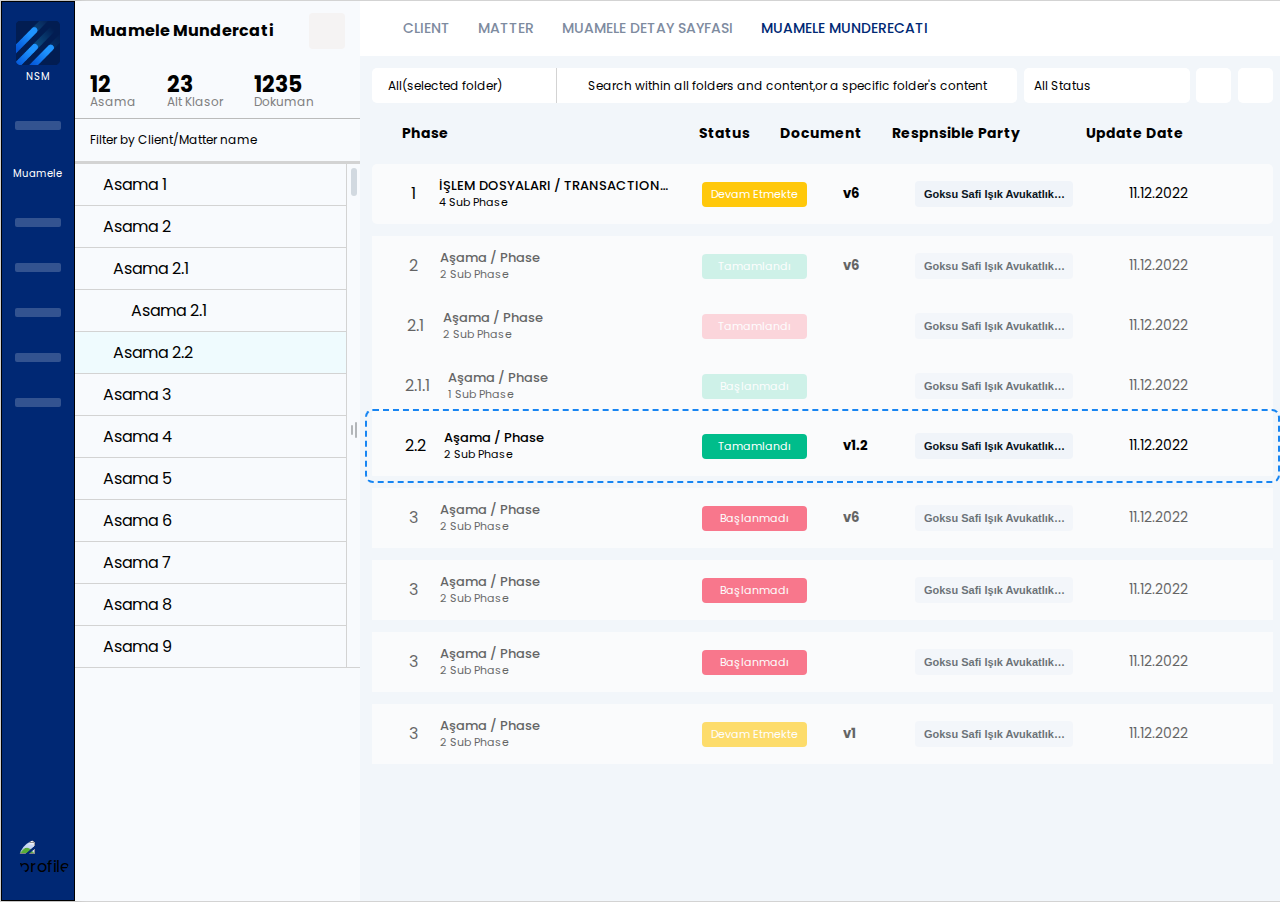
==== index.html @ 16da2472 "First page completed" ====
<!DOCTYPE html>
<html lang="tr">

<head>
    <meta charset="UTF-8">
    <meta name="viewport" content="width=device-width, initial-scale=1.0">
    <link rel="stylesheet" href="./styles/page1.css">
    <title>Document</title>
    <script src="https://kit.fontawesome.com/0da0900426.js" crossorigin="anonymous"></script>
    <link rel="preconnect" href="https://fonts.googleapis.com">
    <link rel="preconnect" href="https://fonts.gstatic.com" crossorigin>
    <link
        href="https://fonts.googleapis.com/css2?family=Poppins:ital,wght@0,100;0,200;0,300;0,400;0,500;1,100;1,200;1,300;1,400;1,500&display=swap"
        rel="stylesheet">
</head>

<body>
    <div class="main-container">
        <!-- 1. left side bar -->
        <div class="left-sidebar">
            <!-- top left icons  -->
            <div>
                <div class="flexer-sider">
                    <div>
                        <img src="../data/nsm.png" alt="">
                    </div>
                    <p>NSM</p>
                </div>
                <div class="flexer-sider">
                    <i class="fa-solid fa-signal icon-styles"></i>
                    <div class="empty-labels"></div>
                </div>
                <div class="flexer-sider">
                    <i class="fa-regular fa-file icon-styles"></i>
                    <p>Muamele</p>
                </div>
                <div class="flexer-sider">
                    <i class="fa-regular fa-folder icon-styles"></i>
                    <div class="empty-labels"></div>
                </div>
                <div class="flexer-sider">
                    <i class="fa-regular fa-envelope icon-styles"></i>
                    <div class="empty-labels"></div>
                </div>
                <div class="flexer-sider">
                    <i class="fa-regular fa-file icon-styles"></i>
                    <div class="empty-labels"></div>
                </div>
                <div class="flexer-sider">
                    <i class="fa-solid fa-sliders icon-styles"></i>
                    <div class="empty-labels"></div>
                </div>
                <div class="flexer-sider">
                    <i class="fa-regular fa-calendar icon-styles"></i>
                    <div class="empty-labels"></div>
                </div>
            </div>
            <!-- profile picture container -->
            <div>
                <img src="https://images.unsplash.com/photo-1614027164847-1b28cfe1df60?ixlib=rb-4.0.3&ixid=M3wxMjA3fDB8MHxleHBsb3JlLWZlZWR8MXx8fGVufDB8fHx8fA%3D%3D&auto=format&fit=crop&w=500&q=60"
                    alt="profile">
            </div>
        </div>
        <!-- 2. folder structure side bar -->
        <div class="folder-structure">
            <!-- header -->
            <div>
                <div>
                    <h4>Muamele Mundercati</h4>
                </div>
                <div>
                    <button>
                        <i class="fa-solid fa-arrow-left-long"></i>
                    </button>
                </div>
            </div>
            <!-- the four brothers -->
            <div class="the-four-brothers">
                <div>
                    <text>12</text>
                    <text>Asama</text>
                </div>
                <div>
                    <text>23</text>
                    <text>Alt Klasor</text>
                </div>
                <div>
                    <text>1235</text>
                    <text>Dokuman</text>
                </div>
                <div>
                    <div>
                        <i class="fa-solid fa-bars icon-styles-blue "></i>
                    </div>
                </div>
            </div>
            <div>
                <p>Filter by Client/Matter name</p>
                <i class="fa-solid fa-bars"></i>
            </div>
            <div>
                <!-- main folders Asama -->
                <div class="folders-main">
                    <div>
                        <div>
                            <div>
                                <i class="fa-solid fa-caret-right"></i>
                            </div>
                            <div>
                                <i class="fa-solid fa-folder icon-styles fa-folders-color "></i>
                            </div>
                            <div>
                                <p>Asama 1</p>
                            </div>
                        </div>
                        <div>
                            <i class="fa-solid fa-circle-info info-styles"></i>
                        </div>
                    </div>
                    <div>
                        <div>
                            <div>
                                <i class="fa-solid fa-caret-right"></i>
                            </div>
                            <div>
                                <i class="fa-solid fa-folder icon-styles fa-folders-color"></i>
                            </div>
                            <div>
                                <p>Asama 2</p>
                            </div>
                        </div>
                        <div>
                            <i class="fa-solid fa-circle-info info-styles"></i>
                        </div>
                    </div>
                    <div>
                        <div>
                            <div>
                                <i class="fa-solid fa-caret-right fa-rotate-90"></i>
                            </div>
                            <div>
                                <i class="fa-solid fa-folder icon-styles fa-folders-color"></i>
                            </div>
                            <div>
                                <p>Asama 2.1</p>
                            </div>
                        </div>
                        <div>
                            <i class="fa-solid fa-circle-info info-styles"></i>
                        </div>
                    </div>
                    <div>
                        <div>
                            <div>
                                <i class="fa-solid fa-caret-right"></i>
                            </div>
                            <div>
                                <i class="fa-solid fa-folder icon-styles fa-folders-color"></i>
                            </div>
                            <div>
                                <p>Asama 2.1</p>
                            </div>
                        </div>
                        <div>
                            <i class="fa-solid fa-circle-info info-styles"></i>
                        </div>
                    </div>
                    <div>
                        <div>
                            <div>
                                <!-- <i class="fa-solid fa-caret-right"></i> -->
                            </div>
                            <div>
                                <i class="fa-solid fa-folder icon-styles fa-folders-color"></i>
                            </div>
                            <div>
                                <p>Asama 2.2</p>
                            </div>
                        </div>
                        <div>
                            <i class="fa-solid fa-circle-info info-styles"></i>
                        </div>
                    </div>
                    <div>
                        <div>
                            <div>
                                <i class="fa-solid fa-caret-right"></i>
                            </div>
                            <div>
                                <i class="fa-solid fa-folder icon-styles fa-folders-color"></i>
                            </div>
                            <div>
                                <p>Asama 3</p>
                            </div>
                        </div>
                        <div>
                            <i class="fa-solid fa-circle-info info-styles"></i>
                        </div>
                    </div>
                    <div>
                        <div>
                            <div>
                                <i class="fa-solid fa-caret-right"></i>
                            </div>
                            <div>
                                <i class="fa-solid fa-folder icon-styles fa-folders-color"></i>
                            </div>
                            <div>
                                <p>Asama 4</p>
                            </div>
                        </div>
                        <div>
                            <i class="fa-solid fa-circle-info info-styles"></i>
                        </div>
                    </div>
                    <div>
                        <div>
                            <div>
                                <i class="fa-solid fa-caret-right"></i>
                            </div>
                            <div>
                                <i class="fa-solid fa-folder icon-styles fa-folders-color"></i>
                            </div>
                            <div>
                                <p>Asama 5</p>
                            </div>
                        </div>
                        <div>
                            <i class="fa-solid fa-circle-info info-styles"></i>
                        </div>
                    </div>
                    <div>
                        <div>
                            <div>
                                <i class="fa-solid fa-caret-right"></i>
                            </div>
                            <div>
                                <i class="fa-solid fa-folder icon-styles fa-folders-color"></i>
                            </div>
                            <div>
                                <p>Asama 6</p>
                            </div>
                        </div>
                        <div>
                            <i class="fa-solid fa-circle-info info-styles"></i>
                        </div>
                    </div>
                    <div>
                        <div>
                            <div>
                                <i class="fa-solid fa-caret-right"></i>
                            </div>
                            <div>
                                <i class="fa-solid fa-folder icon-styles fa-folders-color"></i>
                            </div>
                            <div>
                                <p>Asama 7</p>
                            </div>
                        </div>
                        <div>
                            <i class="fa-solid fa-circle-info info-styles"></i>
                        </div>
                    </div>
                    <div>
                        <div>
                            <div>
                                <i class="fa-solid fa-caret-right"></i>
                            </div>
                            <div>
                                <i class="fa-solid fa-folder icon-styles fa-folders-color"></i>
                            </div>
                            <div>
                                <p>Asama 8</p>
                            </div>
                        </div>
                        <div>
                            <i class="fa-solid fa-circle-info info-styles"></i>
                        </div>
                    </div>
                    <div>
                        <div>
                            <div>
                                <i class="fa-solid fa-caret-right"></i>
                            </div>
                            <div>
                                <i class="fa-solid fa-folder icon-styles fa-folders-color"></i>
                            </div>
                            <div>
                                <p>Asama 9</p>
                            </div>
                        </div>
                        <div>
                            <i class="fa-solid fa-circle-info info-styles"></i>
                        </div>
                    </div>
                </div>
                <!-- scroll bar -->
                <div class="folder-structure-scrollbox">
                    <div></div>
                    <div>
                        <div></div>
                        <div></div>
                    </div>
                    <div></div>
                </div>
            </div>
        </div>
        <!-- 3. content cards container -->
        <div class="cards-main-container">
            <!-- 3.1 header breadcrumbs -->
            <div class="cards-breadcrumbs">
                <div>
                    <i class="fa-solid fa-house icon-styles-blue"></i>
                </div>
                <div>
                    <i class="fa-solid fa-chevron-right"></i>
                </div>
                <div>CLIENT</div>
                <div>
                    <i class="fa-solid fa-chevron-right"></i>
                </div>
                <div>MATTER</div>
                <div>
                    <i class="fa-solid fa-chevron-right"></i>
                </div>
                <div>MUAMELE DETAY SAYFASI</div>
                <div>
                    <i class="fa-solid fa-chevron-right"></i>
                </div>
                <div>MUAMELE MUNDERECATI</div>
            </div>
            <div class="cards-content">
                <!-- this is where the main cards layout go -->
                <div class="cards-box">
                    <!-- top filters and searchbar -->
                    <div class="cards-filters">
                        <!-- first filter box -->
                        <div>
                            <div class="cards-first-box">
                                <div>
                                    <i class="fa-solid fa-folder"></i>
                                    <p>All(selected folder)</p>
                                </div>
                                <div>
                                    <i class="fa-solid fa-chevron-down"></i>
                                </div>
                            </div>
                            <!-- search bar box -->
                            <div class="cards-searchbox">
                                <div>
                                    <i class="fa-solid fa-search"></i>
                                </div>
                                <div>
                                    <p>Search within all folders and content,or a specific folder's content</p>
                                </div>
                                <div>
                                    <i class="fa-solid fa-microphone"></i>
                                </div>
                            </div>
                        </div>
                        <!-- second box -->
                        <div>
                            <p>All Status</p>
                            <i class="fa-solid fa-chevron-down"></i>
                        </div>
                        <div>
                            <i class="fa-solid fa-download"></i>
                        </div>
                        <div>
                            <i class="fa-solid fa-filter"></i>
                        </div>
                    </div>
                    <!-- midlle filters -->
                    <div class="cards-middle-filters">
                        <div>
                            <i class="fa-solid fa-hashtag"></i>
                            <div>
                                <p>Phase</p>
                                <i class="fa-solid fa-caret-down"></i>
                            </div>
                        </div>
                        <div>
                            <div>
                                <p>Status</p>
                                <i class="fa-solid fa-caret-down"></i>
                            </div>
                            <div>
                                <p>Document</p>
                                <i class="fa-solid fa-caret-down"></i>
                            </div>
                            <div>
                                <p>Respnsible Party</p>
                                <i class="fa-solid fa-caret-down"></i>
                            </div>
                        </div>
                        <div>
                            <p>Update Date</p>
                            <i class="fa-solid fa-caret-down"></i>
                        </div>
                    </div>
                    <!-- display main cards here finally :D too much code :") -->
                    <div class="cards-all-main">
                        <!-- this is the first box which has one and only card -->
                        <div id="cards-first-box">
                            <!-- first element of card -->
                            <div>
                                <div>
                                    <i class="fa-solid fa-caret-right"></i>
                                </div>
                                <div>
                                    <p>1</p>
                                </div>
                                <div class="cards-main-headlines">
                                    <p>İŞLEM DOSYALARI / TRANSACTION…</p>
                                    <p>4 Sub Phase</p>
                                </div>
                                <div>
                                    <button class="cards-first-btn">Devam Etmekte</button>
                                </div>
                            </div>
                            <div>
                                <div>
                                    <i class="fa-regular fa-file-word"></i>
                                    <h5>v6</h5>
                                </div>
                                <button class="cards-btn-goksu">Goksu Safi Işık Avukatlık…</button>
                            </div>
                            <div>
                                <i class="fa-regular fa-comment fa-flip-horizontal"></i>
                                <p>11.12.2022</p>
                            </div>
                        </div>
                        <div id="cards-second-box">
                            <div>
                                <div>
                                    <div>
                                        <i class="fa-solid fa-caret-right"></i>
                                    </div>
                                    <div>
                                        <p>2</p>
                                    </div>
                                    <div class="cards-main-headlines">
                                        <p>Aşama / Phase</p>
                                        <p>2 Sub Phase</p>
                                    </div>
                                    <div>
                                        <button class="cards-first-btn cards-first-btn-green">Tamamlandı</button>
                                    </div>
                                </div>
                                <div>
                                    <div>
                                        <i class="fa-regular fa-file-word"></i>
                                        <h5>v6</h5>
                                    </div>
                                    <button class="cards-btn-goksu">Goksu Safi Işık Avukatlık…</button>
                                </div>
                                <div>
                                    <i class="fa-regular fa-comment fa-flip-horizontal"></i>
                                    <p>11.12.2022</p>
                                </div>
                            </div>
                            <div>
                                <div>
                                    <div>
                                        <i class="fa-solid fa-caret-right"></i>
                                    </div>
                                    <div>
                                        <p>2.1</p>
                                    </div>
                                    <div class="cards-main-headlines">
                                        <p>Aşama / Phase</p>
                                        <p>2 Sub Phase</p>
                                    </div>
                                    <div>
                                        <button class="cards-first-btn cards-first-btn-pink">Tamamlandı</button>
                                    </div>
                                </div>
                                <div>
                                    <div>
                                        <!-- <i class="fa-regular fa-file-word"></i>
                                        <h5>v6</h5> -->
                                    </div>
                                    <button class="cards-btn-goksu">Goksu Safi Işık Avukatlık…</button>
                                </div>
                                <div>
                                    <i class="fa-regular fa-comment fa-flip-horizontal"></i>
                                    <p>11.12.2022</p>
                                </div>
                            </div>

                            <div>
                                <div>
                                    <div>
                                        <i class="fa-solid fa-caret-right"></i>
                                    </div>
                                    <div>
                                        <p>2.1.1</p>
                                    </div>
                                    <div class="cards-main-headlines">
                                        <p>Aşama / Phase</p>
                                        <p>1 Sub Phase</p>
                                    </div>
                                    <div>
                                        <button class="cards-first-btn cards-first-btn-green">Başlanmadı</button>
                                    </div>
                                </div>
                                <div>
                                    <div>
                                        <!-- <i class="fa-regular fa-file-word"></i>
                                        <h5>v6</h5> -->
                                    </div>
                                    <button class="cards-btn-goksu ">Goksu Safi Işık Avukatlık…</button>
                                </div>
                                <div>
                                    <i class="fa-regular fa-comment fa-flip-horizontal"></i>
                                    <p>11.12.2022</p>
                                </div>
                            </div>
                            <div>
                                <div>
                                    <div>
                                        <i class="fa-solid fa-caret-right"></i>
                                    </div>
                                    <div>
                                        <p>2.2</p>
                                    </div>
                                    <div class="cards-main-headlines">
                                        <p>Aşama / Phase</p>
                                        <p>2 Sub Phase</p>
                                    </div>
                                    <div>
                                        <button class="cards-first-btn cards-first-btn-darkgreen">Tamamlandı</button>
                                    </div>
                                </div>
                                <div>
                                    <div>
                                        <i class="fa-regular fa-file-word"></i>
                                        <h5>v1.2</h5>
                                    </div>
                                    <button class="cards-btn-goksu">Goksu Safi Işık Avukatlık…</button>
                                </div>
                                <div>
                                    <i class="fa-regular fa-comment fa-flip-horizontal"></i>
                                    <p>11.12.2022</p>
                                </div>
                            </div>
                        </div>
                        <div id="cards-third-box">
                            <div>
                                <div>
                                    <div>
                                        <i class="fa-solid fa-caret-right"></i>
                                    </div>
                                    <div>
                                        <p>3</p>
                                    </div>
                                    <div class="cards-main-headlines">
                                        <p>Aşama / Phase</p>
                                        <p>2 Sub Phase</p>
                                    </div>
                                    <div>
                                        <button class="cards-first-btn cards-first-btn-darkpink">Başlanmadı</button>
                                    </div>
                                </div>
                                <div>
                                    <div>
                                        <i class="fa-regular fa-file-word"></i>
                                        <h5>v6</h5>
                                    </div>
                                    <button class="cards-btn-goksu">Goksu Safi Işık Avukatlık…</button>
                                </div>
                                <div>
                                    <i class="fa-regular fa-comment fa-flip-horizontal"></i>
                                    <p>11.12.2022</p>
                                </div>
                            </div>
                            <div>
                                <div>
                                    <div>
                                        <i class="fa-solid fa-caret-right"></i>
                                    </div>
                                    <div>
                                        <p>3</p>
                                    </div>
                                    <div class="cards-main-headlines">
                                        <p>Aşama / Phase</p>
                                        <p>2 Sub Phase</p>
                                    </div>
                                    <div>
                                        <button class="cards-first-btn cards-first-btn-darkpink">Başlanmadı</button>
                                    </div>
                                </div>
                                <div>
                                    <div>
                                        <!-- <i class="fa-regular fa-file-word"></i>
                                        <h5>v6</h5> -->
                                    </div>
                                    <button class="cards-btn-goksu">Goksu Safi Işık Avukatlık…</button>
                                </div>
                                <div>
                                    <i class="fa-regular fa-comment fa-flip-horizontal"></i>
                                    <p>11.12.2022</p>
                                </div>
                            </div>
                            <div>
                                <div>
                                    <div>
                                        <i class="fa-solid fa-caret-right"></i>
                                    </div>
                                    <div>
                                        <p>3</p>
                                    </div>
                                    <div class="cards-main-headlines">
                                        <p>Aşama / Phase</p>
                                        <p>2 Sub Phase</p>
                                    </div>
                                    <div>
                                        <button class="cards-first-btn cards-first-btn-darkpink">Başlanmadı</button>
                                    </div>
                                </div>
                                <div>
                                    <div>
                                        <!-- <i class="fa-regular fa-file-word"></i>
                                        <h5>v6</h5> -->
                                    </div>
                                    <button class="cards-btn-goksu">Goksu Safi Işık Avukatlık…</button>
                                </div>
                                <div>
                                    <i class="fa-regular fa-comment fa-flip-horizontal"></i>
                                    <p>11.12.2022</p>
                                </div>
                            </div>
                            <div>
                                <div>
                                    <div>
                                        <i class="fa-solid fa-caret-right"></i>
                                    </div>
                                    <div>
                                        <p>3</p>
                                    </div>
                                    <div class="cards-main-headlines">
                                        <p>Aşama / Phase</p>
                                        <p>2 Sub Phase</p>
                                    </div>
                                    <div>
                                        <button class="cards-first-btn">Devam Etmekte</button>
                                    </div>
                                </div>
                                <div>
                                    <div>
                                        <i class="fa-regular fa-file-word"></i>
                                        <h5>v1</h5>
                                    </div>
                                    <button class="cards-btn-goksu">Goksu Safi Işık Avukatlık…</button>
                                </div>
                                <div>
                                    <i class="fa-regular fa-comment fa-flip-horizontal"></i>
                                    <p>11.12.2022</p>
                                </div>
                            </div>
                        </div>
                    </div>
                </div>
                <!-- cards verticle menu bar -->
                <div class="cards-menubar-verticle">
                    <div>
                        <i class="fa-solid fa-house"></i>
                        <p>Muamele</p>
                    </div>
                    <div>
                        <i class="fa-solid fa-bars"></i>
                        <p>Munderecat</p>
                    </div>
                    <div>
                        <img src="../data/notepad.png" alt="">
                        <p>Gorevler</p>
                    </div>
                    <div>
                        <i class="fa-solid fa-clock"></i>
                        <p>Safahat</p>
                    </div>
                    <div>
                        <img src="../data/notepadWithPen.png" alt="">
                        <p>Imza Takibi</p>
                    </div>
                    <div>
                        <i class="fa-solid fa-bookmark"></i>
                        <p>Kunye Ayarlari</p>
                    </div>
                    <div>
                        <img src="../data/sandBox.png" alt="">
                        <p>Safahat Analiz</p>
                    </div>
                    <div>
                        <i class="fa-solid fa-calendar"></i>
                        <p>Takvimler</p>
                    </div>
                    <hr />
                    <div>
                        <i class="fa-solid fa-arrow-trend-up"></i>
                        <p>Islem Kayitlari</p>
                    </div>
                    <div>
                        <i class="fa-solid fa-ellipsis"></i>
                    </div>
                </div>
            </div>
        </div>
    </div>
</body>

</html>
---- styles/page1.css ----
* {
  margin: 0;
  padding: 0;
  box-sizing: border-box;
  font-family: "Poppins", sans-serif;
}

.icon-styles-blue {
  color: #252525;
  font-size: 20px;
}

.main-container {
  border: 1px solid lightgray;
  width: 1366px;
  margin: auto;
  display: flex;
}

.left-sidebar {
  /* height: 100vh; */
  border: 1px solid;
  display: flex;
  flex-direction: column;
  justify-content: space-between;
  background-color: #002874;
  width: 74px;
  box-shadow: 5px 0px 6px #55555545;
}

.left-sidebar > div:first-child {
  display: flex;
  flex-direction: column;
  gap: 24px;
  margin-top: 15px;
}

.left-sidebar > div:last-child {
  height: 38px;
  width: 38px;
  margin: 0 auto 24px;
}

.left-sidebar > div:last-child img {
  height: 100%;
  width: 100%;
  border-radius: 50%;
}

.flexer-sider {
  display: flex;
  flex-direction: column;
  justify-content: center;
  align-items: center;
  gap: 4px;
  padding: 4px;
}

.flexer-sider div {
  height: 44px;
  width: 44px;
}

.flexer-sider div img {
  height: 100%;
  width: 100%;
}

.flexer-sider p:nth-child(1) {
  font-size: 12px !important;
}

.flexer-sider p {
  color: white;
  font-size: 10px;
  margin: 0;
  padding: 0;
}

.empty-labels {
  background-color: #335390;
  border-radius: 2px;
  height: 9px !important;
  width: 46px !important;
}

.flexer-sider .icon-styles {
  color: white;
  font-size: 20px;
}

.folder-structure {
  /* border: 1px solid red; */
  height: 100vh;
  width: 286px;
  background: #f8fafd 0% 0% no-repeat padding-box;
  background-color: #f8fafd;
}

.folder-structure > div:first-child {
  height: 59px;
  display: flex;
  justify-content: space-between;
  align-items: center;
  padding: 0 15px;
}

.folder-structure div:first-child div:last-child button {
  height: 36px;
  width: 36px;
  display: flex;
  border: unset;
  justify-content: center;
  align-items: center;
  background-color: rgb(245, 243, 243);
  border-radius: 4px;
}

.the-four-brothers {
  border-bottom: 1px solid rgb(187, 187, 187);
  height: 59px;
  display: flex;
  justify-content: space-between;
  align-items: center;
  padding: 0 15px;
}

.the-four-brothers div {
  display: flex;
  flex-direction: column;
  justify-content: center;
  align-items: start;
}

.the-four-brothers > div > text:first-child {
  padding: 0;
  margin: 0;
  font-size: 22px;
  font-weight: 700;
  text-align: start;
}

.the-four-brothers > div > text:last-child {
  padding: 0;
  margin: 0;
  font-size: 12px;
  color: gray;
  margin-top: -8px;
  text-align: start;
}

.folder-structure > div:nth-child(3) {
  border-bottom: 3px solid lightgrey;
  display: flex;
  align-items: center;
  justify-content: space-between;
  padding: 12px 15px;
}

.folder-structure > div:nth-child(3) > p {
  font-size: 12px;
}

.folder-structure > div:nth-child(3) > i {
  color: lightgrey;
  margin-right: 4px;
}

.folder-structure > div:last-child {
  /* border: 1px solid yellow; */
  display: flex;
  /* height: 100%; */
}

.folder-structure > div:last-child > div:first-child {
  /* border: 1px solid green; */
  width: 100%;
}

.folder-structure > div:last-child > div:last-child {
  border-left: 1px solid lightgray;
  border-bottom: 1px solid lightgray;
  width: 14px;
  padding: 4px;
  /* height: 100%; */
}

.folder-structure-scrollbox {
  display: flex;
  flex-direction: column;
  justify-content: space-between;
  align-items: center;
}

.folder-structure-scrollbox > div:first-child {
  background-color: #d2d9e0;
  border-radius: 4px;
  width: 6px;
  height: 28px;
}

.folder-structure-scrollbox > div:nth-child(2) {
  display: flex;
  align-items: center;
  gap: 2px;
}

.folder-structure-scrollbox > div:nth-child(2) > div:last-child {
  height: 16px;
  border-radius: 2px;
}

.folder-structure-scrollbox > div:nth-child(2) > div {
  background-color: #b3b6b9;
  border-radius: 2px;
  width: 2px;
  height: 10px;
}

.folders-main {
  /* border: 1px solid black; */
  display: flex;
  flex-direction: column;
  /* padding: 4px 0; */
}

.folders-main > div {
  border-bottom: 1px solid lightgray;
  padding: 8px;
  display: flex;
  justify-content: space-between;
}

.folders-main > div > div {
  /* border: 1px solid black; */
  display: flex;
  gap: 10px;
}

.folders-main > div:nth-child(3),
.folders-main > div:nth-child(5) {
  padding-left: 18px;
}

.folders-main > div:nth-child(5) {
  background-color: #effbfe;
}

.folders-main > div:nth-child(4) {
  padding-left: 36px;
}

.folders-main > div > div:last-child {
  display: flex;
  align-items: center;
}

.info-styles {
  color: #d2d9e0;
}

.fa-caret-right {
  color: #313e49;
}

.fa-folders-color {
  color: #313e49;
}

.cards-main-container {
  /* border: 1px solid black; */
  width: 1006px;
  display: flex;
  flex-direction: column;
}

.cards-breadcrumbs {
  /* border: 1px solid red; */
  height: 59px;
  width: 100%;
  display: flex;
  gap: 14px;
  align-items: center;
  padding: 0 15px;
  font-size: 14px;
  font-weight: 500;
}

.cards-breadcrumbs > div > i {
  font-size: 12px;
}

.cards-breadcrumbs > div > i {
  color: #7e8b9f;
}

.cards-breadcrumbs > div:nth-child(8) > i {
  color: #002874;
}

.cards-breadcrumbs > div:first-child > i,
.cards-breadcrumbs > div:last-child {
  color: #002874;
}

.cards-breadcrumbs > div {
  color: #7e8b9f;
}

.cards-content {
  /* border: 1px solid black; */
  background-color: #f2f6fa;
  height: 100%;
  padding: 12px 12px 0 12px;
  display: flex;
  gap: 16px;
}

.cards-box {
  /* border: 1px solid green; */
  width: 100%;
  display: flex;
  flex-direction: column;
  gap: 16px;
}

.cards-menubar-verticle {
  /* border: 1px solid blue; */
  background-color: white;
  width: 70px;
  height: fit-content;
  border-radius: 6px;
  display: flex;
  flex-direction: column;
  align-items: center;
  gap: 6px;
  box-shadow: 0px 0px 12px #101c2414;
}

.cards-menubar-verticle > div {
  display: flex;
  flex-direction: column;
  justify-content: center;
  align-items: center;
  border-radius: 4px;
  height: 60px;
  width: 60px;
  gap: 6px;
}

.cards-menubar-verticle > div:nth-child(2) {
  background-color: #1f94ff1a;
}

.cards-menubar-verticle > div > i {
  font-size: 22px;
}

.cards-menubar-verticle > div > p {
  font-size: 8px;
  text-align: center;
}

.cards-menubar-verticle > div:nth-child(3) > img,
.cards-menubar-verticle > div:nth-child(5) > img,
.cards-menubar-verticle > div:nth-child(7) > img {
  height: 24px;
  width: 24px;
}

.cards-menubar-verticle hr {
  width: 100%;
}

.cards-filters {
  /* border: 1px solid black; */
  height: 35px;
  display: flex;
  justify-content: space-between;
}

.cards-filters > div {
  background: #ffffff 0% 0% no-repeat padding-box;
  border-radius: 5px;
  /* border: 1px solid red; */
}

.cards-filters > div:first-child {
  width: fit-content;
  display: flex;
}

.cards-first-box {
  display: flex;
  justify-content: space-between;
  align-items: center;
  width: 185px;
  padding: 0 10px;
  border-right: 1px solid lightgray;
}

.cards-first-box > div:first-child {
  display: flex;
  flex-direction: row;
  align-items: center;
  gap: 6px;
  height: 34px;
}

.cards-first-box i {
  font-size: 14px;
}

.cards-first-box > div:first-child > p {
  font-size: 12px;
}

.cards-searchbox {
  /* border: 1px solid black; */
  width: 460px;
  display: flex;
  justify-content: space-between;
  align-items: center;
  padding: 0 10px;
}

.cards-searchbox i,
.cards-filters > div:nth-child(2) i,
.cards-filters > div:nth-child(3) i,
.cards-filters > div:last-child i {
  font-size: 14px;
}

.cards-searchbox p {
  font-size: 12px;
}

.cards-filters > div:nth-child(2) {
  width: 166px;
  display: flex;
  align-items: center;
  justify-content: space-between;
  padding: 0 10px;
}

.cards-filters > div:nth-child(2) p {
  font-size: 12px;
}

.cards-filters > div:nth-child(3),
.cards-filters > div:last-child {
  height: 35px;
  width: 35px;
  display: flex;
  justify-content: center;
  align-items: center;
}

.cards-middle-filters {
  height: 32px;
  display: flex;
  gap: 40px;
  /* justify-content: space-between; */
  padding: 0 12px;
}

.cards-middle-filters > div {
  display: flex;
  align-items: center;
  /* border: 1px solid blueviolet; */
}

.cards-middle-filters > div:nth-child(2) {
  margin-left: 205px;
  display: flex;
}

.cards-middle-filters > div:last-child {
  margin-left: 20px;
}

.cards-middle-filters p {
  font-size: 14px;
  font-weight: 700;
}

.cards-middle-filters > div:first-child {
  display: flex;
  gap: 18px;
}

.cards-middle-filters > div:first-child > div:last-child {
  display: flex;
  align-items: center;
  gap: 5px;
}

.cards-middle-filters > div:nth-child(2) {
  display: flex;
  gap: 24px;
}

.cards-middle-filters > div:nth-child(2) > div,
.cards-middle-filters > div:last-child {
  display: flex;
  gap: 6px;
  align-items: center;
}

/* the middle content of the cards CSS starts from here */

.cards-all-main {
  /* border: 1px solid black; */
  height: 100%;
  display: flex;
  flex-direction: column;
  gap: 12px;
}

.cards-all-main > div {
  /* border: 1px solid green; */
  border-radius: 5px;
}

/* combine all main cards css here */
#cards-first-box,
#cards-second-box > div,
#cards-third-box > div {
  height: 60px;
  display: flex;
  gap: 32px;
  background-color: #fafbfc;
  padding: 0 15px;
  /* border-bottom: 1px solid lightgray; */
}

#cards-first-box > div,
#cards-second-box > div:first-child > div,
#cards-second-box > div:nth-child(2) > div,
#cards-second-box > div:nth-child(3) > div,
#cards-second-box > div:nth-child(4) > div,
#cards-third-box >  div:first-child > div,
#cards-third-box > div:nth-child(2) > div,
#cards-third-box > div:nth-child(3) > div,
#cards-third-box > div:nth-child(4) > div {
  /* border: 1px solid red; */
  display: flex;
  justify-content: space-between;
  align-items: center;
  gap: 18px;
}

#cards-second-box > div:first-child > div,
#cards-second-box > div:nth-child(2) > div,
#cards-second-box > div:nth-child(3) > div,
#cards-third-box >  div:first-child > div,
#cards-third-box > div:nth-child(2) > div,
#cards-third-box > div:nth-child(3) > div,
#cards-third-box > div:nth-child(4) > div {
  opacity: 0.6;
}

/* constraining the width to 420px */
#cards-first-box > div:first-child,
#cards-second-box > div:first-child > div:first-child,
#cards-second-box > div:nth-child(2) > div:first-child,
#cards-second-box > div:nth-child(3) > div:first-child,
#cards-second-box > div:nth-child(4) > div:first-child,
#cards-third-box > div:nth-child(1) > div:first-child,
#cards-third-box > div:nth-child(2) > div:first-child,
#cards-third-box > div:nth-child(3) > div:first-child,
#cards-third-box > div:nth-child(4) > div:first-child {
  /* border: 1px solid red; */
  width: 420px;
}

.cards-first-btn {
  background: #ffc80b 0% 0% no-repeat padding-box;
  width: 105px;
  height: 25px;
  border-radius: 4px;
  font-size: 11px;
  border: unset;
  color: white;
}

.cards-first-btn-pink {
  background: #fdbcc6 0% 0% no-repeat padding-box;
}

.cards-first-btn-darkpink {
  background: #F72142 0% 0% no-repeat padding-box;
}

.cards-first-btn-green {
  background: #b2ebdc 0% 0% no-repeat padding-box;
}

.cards-first-btn-darkgreen {
  background: #00bd8b 0% 0% no-repeat padding-box;
}

.cards-main-headlines {
  width: 240px;
}

.cards-main-headlines > p:first-child {
  font-size: 13px;
  font-weight: 500;
}

.cards-main-headlines > p:last-child {
  font-size: 11px;
  margin-top: -2px;
}

#cards-first-box > div:nth-child(2),
#cards-second-box > div:first-child > div:nth-child(2),
#cards-second-box > div:nth-child(2) > div:nth-child(2),
#cards-second-box > div:nth-child(3) > div:nth-child(2),
#cards-second-box > div:nth-child(4) > div:nth-child(2),
#cards-third-box > div:first-child > div:nth-child(2),
#cards-third-box > div:nth-child(2) > div:nth-child(2),
#cards-third-box > div:nth-child(3) > div:nth-child(2),
#cards-third-box > div:nth-child(4) > div:nth-child(2) {
  /* border: 1px solid gold; */
  display: flex;
  gap: 26px;
}

#cards-first-box > div:nth-child(2) > div,
#cards-second-box > div:first-child > div:nth-child(2) > div,
#cards-second-box > div:nth-child(2) > div:nth-child(2) > div,
#cards-second-box > div:nth-child(3) > div:nth-child(2) > div,
#cards-second-box > div:nth-child(4) > div:nth-child(2) > div,
#cards-third-box > div:first-child > div:nth-child(2) > div,
#cards-third-box > div:nth-child(2) > div:nth-child(2) > div,
#cards-third-box > div:nth-child(3) > div:nth-child(2) > div,
#cards-third-box > div:nth-child(4) > div:nth-child(2) > div {
  /* border: 1px solid gold; */
  display: flex;
  align-items: center;
  gap: 4px;
  width: 50px;
}

#cards-first-box > div:nth-child(2) > div > i,
#cards-second-box > div:first-child > div:nth-child(2) > div > i,
#cards-second-box > div:nth-child(2) > div:nth-child(2) > div i,
#cards-second-box > div:nth-child(3) > div:nth-child(2) > div i,
#cards-second-box > div:nth-child(4) > div:nth-child(2) > div i,
#cards-third-box > div:first-child > div:nth-child(2) > div i,
#cards-third-box > div:last-child > div:nth-child(2) > div i {
  font-size: 20px;
  color: #126afa;
}

.cards-btn-goksu {
  background: #f0f4f9;
  border-radius: 4px;
  border: unset;
  width: 158px;
  height: 26px;
  font: normal normal 600 11px/14px sans-serif;
  letter-spacing: 0px;
  color: #0a1421;
}

#cards-first-box > div:last-child,
#cards-second-box > div:first-child > div:last-child,
#cards-second-box > div:nth-child(2) > div:last-child,
#cards-second-box > div:nth-child(3) > div:last-child,
#cards-second-box > div:nth-child(4) > div:last-child,
#cards-third-box > div:first-child > div:last-child,
#cards-third-box > div:nth-child(2) > div:last-child,
#cards-third-box > div:nth-child(3) > div:last-child,
#cards-third-box > div:nth-child(4) > div:last-child {
  /* border: 1px solid black; */
  display: flex;
  align-items: center;
  gap: 24px;
}

#cards-first-box > div:last-child i,
#cards-second-box > div:first-child > div:last-child i,
#cards-second-box > div:nth-child(2) > div:last-child i,
#cards-second-box > div:nth-child(3) > div:last-child i,
#cards-second-box > div:nth-child(4) > div:last-child i,
#cards-third-box > div:first-child > div:last-child i,
#cards-third-box > div:nth-child(2) > div:last-child i,
#cards-third-box > div:nth-child(3) > div:last-child i,
#cards-third-box > div:nth-child(4) > div:last-child i {
  font-size: 20px;
  color: lightgray;
}

#cards-first-box > div:last-child p,
#cards-second-box > div:first-child > div:last-child p,
#cards-second-box > div:nth-child(2) > div:last-child p,
#cards-second-box > div:nth-child(3) > div:last-child p,
#cards-second-box > div:nth-child(4) > div:last-child p,
#cards-third-box > div:first-child > div:last-child p,
#cards-third-box > div:nth-child(2) > div:last-child p,
#cards-third-box > div:nth-child(3) > div:last-child p,
#cards-third-box > div:nth-child(4) > div:last-child p {
  font-size: 14px;
}

#cards-second-box > div:last-child {
  outline: 2px dashed #1785f2;
  outline-offset: 5px;
  border-radius: 1px;
}

#cards-third-box {
  /* border: 1px solid black; */
  display: flex;
  flex-direction: column;
  gap: 12px;
}
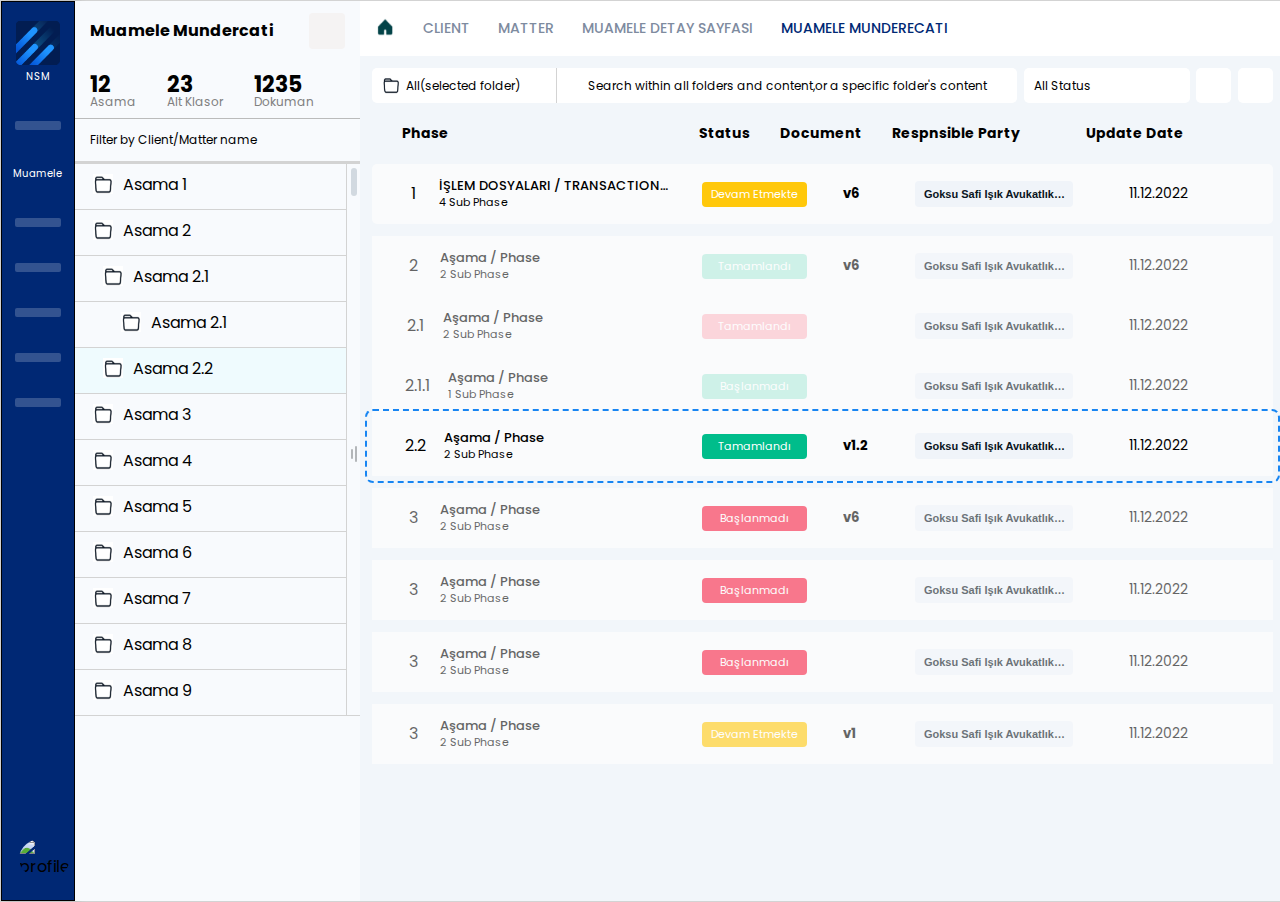
==== commit 528403ab: "Added first page icons, updated ones" ====
--- a/index.html
+++ b/index.html
@@ -106,8 +106,9 @@
                             <div>
                                 <i class="fa-solid fa-caret-right"></i>
                             </div>
-                            <div>
-                                <i class="fa-solid fa-folder icon-styles fa-folders-color "></i>
+                            <div class="folders-main-img" >
+                                <!-- <i class="fa-solid fa-folder icon-styles fa-folders-color "></i> -->
+                                <img src="../data/folder.png" alt="">
                             </div>
                             <div>
                                 <p>Asama 1</p>
@@ -122,8 +123,9 @@
                             <div>
                                 <i class="fa-solid fa-caret-right"></i>
                             </div>
-                            <div>
-                                <i class="fa-solid fa-folder icon-styles fa-folders-color"></i>
+                            <div class="folders-main-img" >
+                                <!-- <i class="fa-solid fa-folder icon-styles fa-folders-color"></i> -->
+                                <img src="../data/folder.png" alt="">
                             </div>
                             <div>
                                 <p>Asama 2</p>
@@ -138,8 +140,9 @@
                             <div>
                                 <i class="fa-solid fa-caret-right fa-rotate-90"></i>
                             </div>
-                            <div>
-                                <i class="fa-solid fa-folder icon-styles fa-folders-color"></i>
+                            <div class="folders-main-img" >
+                                <!-- <i class="fa-solid fa-folder icon-styles fa-folders-color"></i> -->
+                                <img src="../data/folder.png" alt="">
                             </div>
                             <div>
                                 <p>Asama 2.1</p>
@@ -154,8 +157,9 @@
                             <div>
                                 <i class="fa-solid fa-caret-right"></i>
                             </div>
-                            <div>
-                                <i class="fa-solid fa-folder icon-styles fa-folders-color"></i>
+                            <div class="folders-main-img" > 
+                                <!-- <i class="fa-solid fa-folder icon-styles fa-folders-color"></i> -->
+                                <img src="../data/folder.png" alt="">
                             </div>
                             <div>
                                 <p>Asama 2.1</p>
@@ -170,8 +174,9 @@
                             <div>
                                 <!-- <i class="fa-solid fa-caret-right"></i> -->
                             </div>
-                            <div>
-                                <i class="fa-solid fa-folder icon-styles fa-folders-color"></i>
+                            <div class="folders-main-img" >
+                                <!-- <i class="fa-solid fa-folder icon-styles fa-folders-color"></i> -->
+                                <img src="../data/folder.png" alt="" srcset="">
                             </div>
                             <div>
                                 <p>Asama 2.2</p>
@@ -186,8 +191,9 @@
                             <div>
                                 <i class="fa-solid fa-caret-right"></i>
                             </div>
-                            <div>
-                                <i class="fa-solid fa-folder icon-styles fa-folders-color"></i>
+                            <div class="folders-main-img" >
+                                <!-- <i class="fa-solid fa-folder icon-styles fa-folders-color"></i> -->
+                                <img src="../data/folder.png" alt="">
                             </div>
                             <div>
                                 <p>Asama 3</p>
@@ -202,8 +208,9 @@
                             <div>
                                 <i class="fa-solid fa-caret-right"></i>
                             </div>
-                            <div>
-                                <i class="fa-solid fa-folder icon-styles fa-folders-color"></i>
+                            <div class="folders-main-img" >
+                                <!-- <i class="fa-solid fa-folder icon-styles fa-folders-color"></i> -->
+                                <img src="../data/folder.png" alt="">
                             </div>
                             <div>
                                 <p>Asama 4</p>
@@ -218,8 +225,9 @@
                             <div>
                                 <i class="fa-solid fa-caret-right"></i>
                             </div>
-                            <div>
-                                <i class="fa-solid fa-folder icon-styles fa-folders-color"></i>
+                            <div class="folders-main-img" >
+                                <!-- <i class="fa-solid fa-folder icon-styles fa-folders-color"></i> -->
+                                <img src="../data/folder.png" alt="">
                             </div>
                             <div>
                                 <p>Asama 5</p>
@@ -234,8 +242,9 @@
                             <div>
                                 <i class="fa-solid fa-caret-right"></i>
                             </div>
-                            <div>
-                                <i class="fa-solid fa-folder icon-styles fa-folders-color"></i>
+                            <div class="folders-main-img" >
+                                <!-- <i class="fa-solid fa-folder icon-styles fa-folders-color"></i> -->
+                                <img src="../data/folder.png" alt="">
                             </div>
                             <div>
                                 <p>Asama 6</p>
@@ -250,8 +259,9 @@
                             <div>
                                 <i class="fa-solid fa-caret-right"></i>
                             </div>
-                            <div>
-                                <i class="fa-solid fa-folder icon-styles fa-folders-color"></i>
+                            <div class="folders-main-img" >
+                                <!-- <i class="fa-solid fa-folder icon-styles fa-folders-color"></i> -->
+                                <img src="../data/folder.png" alt="">
                             </div>
                             <div>
                                 <p>Asama 7</p>
@@ -266,8 +276,9 @@
                             <div>
                                 <i class="fa-solid fa-caret-right"></i>
                             </div>
-                            <div>
-                                <i class="fa-solid fa-folder icon-styles fa-folders-color"></i>
+                            <div class="folders-main-img" >
+                                <!-- <i class="fa-solid fa-folder icon-styles fa-folders-color"></i> -->
+                                <img src="../data/folder.png" alt="">
                             </div>
                             <div>
                                 <p>Asama 8</p>
@@ -282,8 +293,9 @@
                             <div>
                                 <i class="fa-solid fa-caret-right"></i>
                             </div>
-                            <div>
-                                <i class="fa-solid fa-folder icon-styles fa-folders-color"></i>
+                            <div class="folders-main-img" >
+                                <!-- <i class="fa-solid fa-folder icon-styles fa-folders-color"></i> -->
+                                <img src="../data/folder.png" alt="">
                             </div>
                             <div>
                                 <p>Asama 9</p>
@@ -309,8 +321,9 @@
         <div class="cards-main-container">
             <!-- 3.1 header breadcrumbs -->
             <div class="cards-breadcrumbs">
-                <div>
-                    <i class="fa-solid fa-house icon-styles-blue"></i>
+                <div class="cards-breadcrumbs-img" >
+                    <!-- <i class="fa-solid fa-house icon-styles-blue"></i> -->
+                    <img src="../data/homeIcon.png" alt="">
                 </div>
                 <div>
                     <i class="fa-solid fa-chevron-right"></i>
@@ -337,8 +350,9 @@
                         <!-- first filter box -->
                         <div>
                             <div class="cards-first-box">
-                                <div>
-                                    <i class="fa-solid fa-folder"></i>
+                                <div class="folders-main-img cards-first-box-img" >
+                                    <!-- <i class="fa-solid fa-folder"></i> -->
+                                    <img src="../data/folder.png" alt="">
                                     <p>All(selected folder)</p>
                                 </div>
                                 <div>
@@ -663,41 +677,47 @@
                 </div>
                 <!-- cards verticle menu bar -->
                 <div class="cards-menubar-verticle">
-                    <div>
-                        <i class="fa-solid fa-house"></i>
+                    <div class="cards-menubar-verticle-img" >
+                        <!-- <i class="fa-solid fa-house"></i> -->
+                        <img src="../data/homeLight.png" alt="">
                         <p>Muamele</p>
                     </div>
-                    <div>
-                        <i class="fa-solid fa-bars"></i>
+                    <div class="cards-menubar-verticle-img" >
+                        <!-- <i class="fa-solid fa-bars"></i> -->
+                        <img src="../data/blueMenuBar.png" alt="">
                         <p>Munderecat</p>
                     </div>
                     <div>
                         <img src="../data/notepad.png" alt="">
                         <p>Gorevler</p>
                     </div>
-                    <div>
-                        <i class="fa-solid fa-clock"></i>
+                    <div class="cards-menubar-verticle-img" >
+                        <!-- <i class="fa-solid fa-clock"></i> -->
+                        <img src="../data/timer.png" alt="">
                         <p>Safahat</p>
                     </div>
                     <div>
                         <img src="../data/notepadWithPen.png" alt="">
                         <p>Imza Takibi</p>
                     </div>
-                    <div>
-                        <i class="fa-solid fa-bookmark"></i>
+                    <div class="cards-menubar-verticle-img-bookmark" >
+                        <!-- <i class="fa-solid fa-bookmark"></i> -->
+                        <img src="../data/bookmark.png" alt="">
                         <p>Kunye Ayarlari</p>
                     </div>
                     <div>
                         <img src="../data/sandBox.png" alt="">
                         <p>Safahat Analiz</p>
                     </div>
-                    <div>
-                        <i class="fa-solid fa-calendar"></i>
+                    <div class="cards-menubar-verticle-img" >
+                        <!-- <i class="fa-solid fa-calendar"></i> -->
+                        <img src="../data/calendar.png" alt="">
                         <p>Takvimler</p>
                     </div>
                     <hr />
-                    <div>
-                        <i class="fa-solid fa-arrow-trend-up"></i>
+                    <div class="cards-menubar-verticle-img" >
+                        <!-- <i class="fa-solid fa-arrow-trend-up"></i> -->
+                        <img src="../data/stonksUp.png" alt="">
                         <p>Islem Kayitlari</p>
                     </div>
                     <div>
--- a/styles/page1.css
+++ b/styles/page1.css
@@ -718,3 +718,25 @@
   flex-direction: column;
   gap: 12px;
 }
+
+.folders-main-img img, .cards-breadcrumbs-img img {
+  height: 20px;
+  width: 20px;
+  margin-top: 2px;
+}
+
+.cards-first-box-img img {
+  height: 18px;
+  width: 18px;
+  margin-bottom: 3px;
+}
+
+.cards-menubar-verticle-img img {
+  height: 26px;
+  width: 26px;
+}
+
+.cards-menubar-verticle-img-bookmark img {
+  width: 19px;
+  height: 26px;
+}